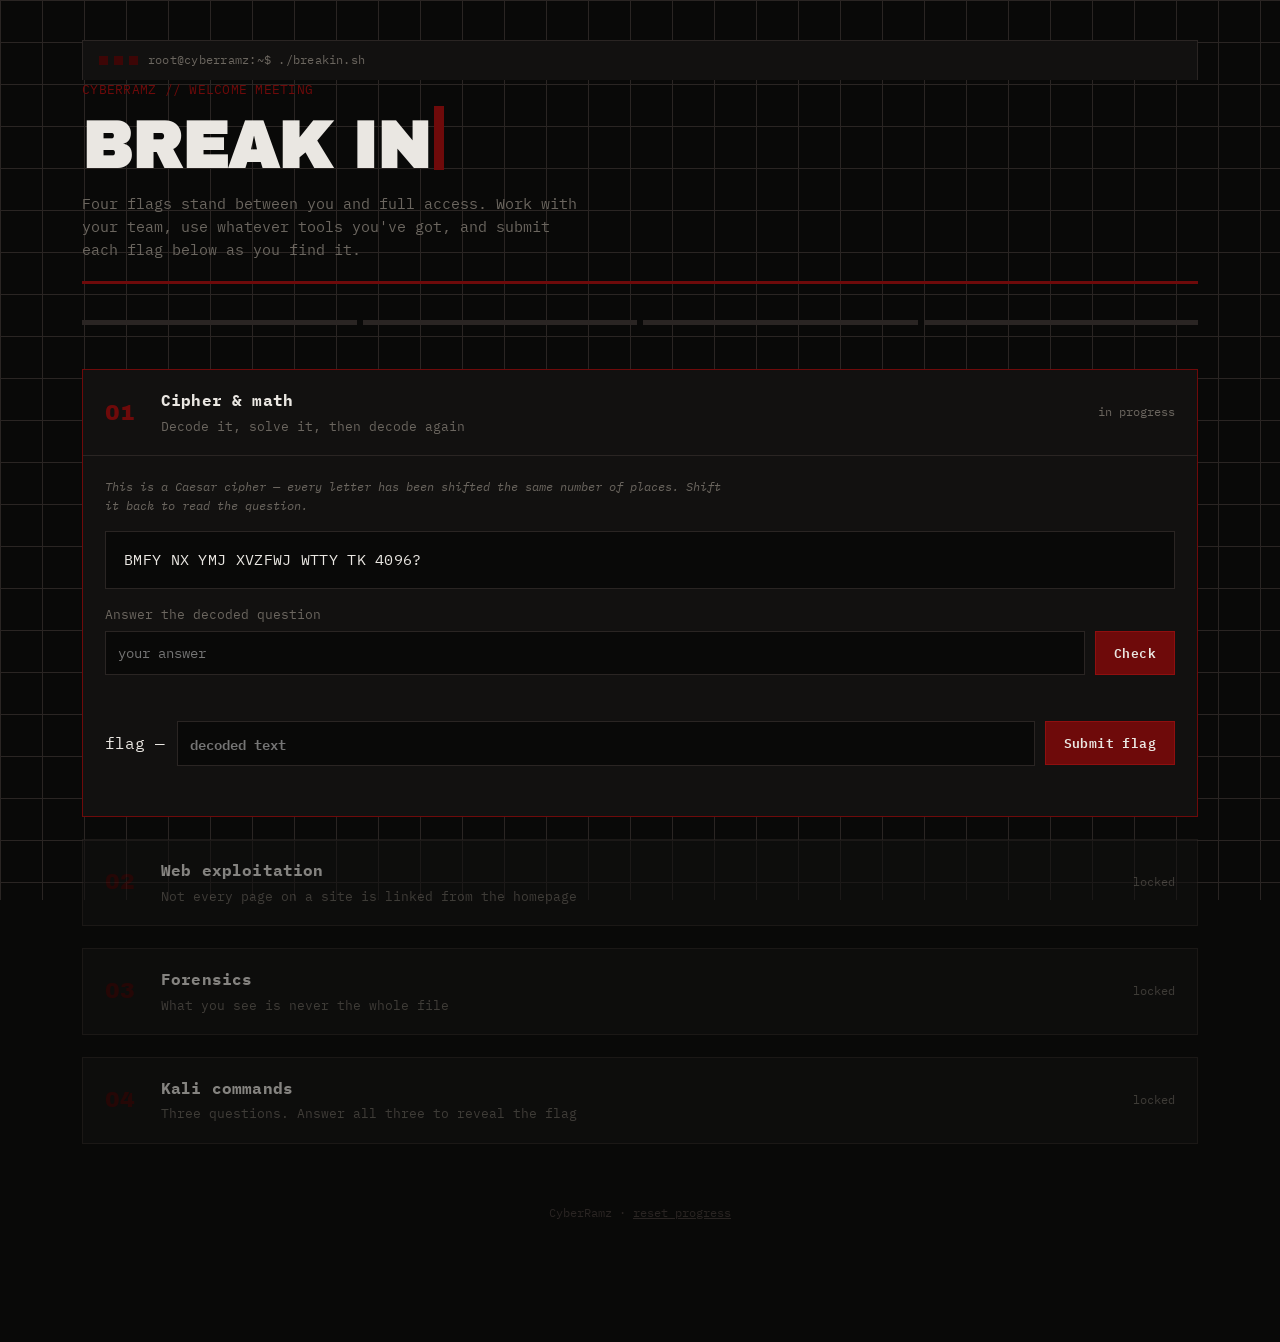
==== index.html @ ebe4fda2 "Add files via upload" ====
<!DOCTYPE html>
<html lang="en">
<head>
<meta charset="UTF-8">
<meta name="viewport" content="width=device-width, initial-scale=1">
<title>CyberRamz — First Break-In</title>
<link rel="stylesheet" href="style.css">
<!-- staging note: don't forget to pull the /secret page before this goes public -->
</head>
<body>

<div class="wrap">

  <div class="term-bar">
    <div class="dots"><span></span><span></span><span></span></div>
    <div class="path">root@cyberramz:~$ ./breakin.sh</div>
  </div>

  <header class="masthead">
    <p class="kicker">CYBERRAMZ // WELCOME MEETING</p>
    <h1>BREAK IN<span class="cursor"></span></h1>
    <p class="sub">Four flags stand between you and full access. Work with your team, use whatever tools you've got, and submit each flag below as you find it.</p>
  </header>

  <div class="progress">
    <div class="seg"></div>
    <div class="seg"></div>
    <div class="seg"></div>
    <div class="seg"></div>
  </div>

  <!-- STAGE 1 -->
  <section class="stage" id="stage1">
    <div class="stage-head">
      <div class="stage-num">01</div>
      <div class="stage-title">
        <h2>Cipher &amp; math</h2>
        <p>Decode it, solve it, then decode again</p>
      </div>
      <div class="stage-status">in progress</div>
    </div>
    <div class="stage-body">
      <p class="hint">This is a Caesar cipher — every letter has been shifted the same number of places. Shift it back to read the question.</p>
      <div class="mono-block">BMFY NX YMJ XVZFWJ WTTY TK 4096?</div>

      <div class="q">
        <label for="step1a-input">Answer the decoded question</label>
        <div class="field-row">
          <input type="text" id="step1a-input" placeholder="your answer" autocomplete="off">
          <button id="step1a-submit" type="button">Check</button>
        </div>
        <div class="feedback" id="step1a-feedback"></div>
      </div>

      <div id="step1b-block" class="explainer">
        <p style="margin:0"><strong>Correct — 64.</strong> Now decode this Base64 string — search "base64 decoder online" or type <code>base64 -d</code> in Kali:</p>
        <div class="mono-block" style="margin-top:10px;margin-bottom:0">ZW5jcnlwdGlvbi1pcy1jb29sIQ==</div>
      </div>

      <div class="flag-row">
        <label for="flag1-input" style="margin-right:2px">flag —</label>
        <input type="text" id="flag1-input" placeholder="decoded text" autocomplete="off">
        <button id="flag1-submit" type="button">Submit flag</button>
      </div>
      <div class="feedback" id="flag1-feedback"></div>
    </div>
  </section>

  <!-- STAGE 2 -->
  <section class="stage" id="stage2">
    <div class="stage-head">
      <div class="stage-num">02</div>
      <div class="stage-title">
        <h2>Web exploitation</h2>
        <p>Not every page on a site is linked from the homepage</p>
      </div>
      <div class="stage-status">locked</div>
    </div>
    <div class="stage-body">
      <p class="hint">Not every page gets linked from the homepage. Sometimes the clue is sitting in the code nobody reads.</p>

      <div class="flag-row">
        <label for="flag2-input" style="margin-right:2px">flag —</label>
        <input type="text" id="flag2-input" placeholder="flag text" autocomplete="off">
        <button id="flag2-submit" type="button">Submit flag</button>
      </div>
      <div class="feedback" id="flag2-feedback"></div>
    </div>
  </section>

  <!-- STAGE 3 -->
  <section class="stage" id="stage3">
    <div class="stage-head">
      <div class="stage-num">03</div>
      <div class="stage-title">
        <h2>Forensics</h2>
        <p>What you see is never the whole file</p>
      </div>
      <div class="stage-status">locked</div>
    </div>
    <div class="stage-body">
      <p class="hint">An image file holds more bytes than what your viewer shows you.</p>

      <div class="stego-frame">
        <img src="assets/stego.png" alt="A padlock graphic on a dark background, labeled ACCESS RESTRICTED">
        <p class="cap"><a href="assets/stego.png" download>Download the full image</a> and open it in a text editor, or run <code>strings stego.png</code> in Kali.</p>
      </div>

      <div class="flag-row">
        <label for="flag3-input" style="margin-right:2px">flag —</label>
        <input type="text" id="flag3-input" placeholder="flag text" autocomplete="off">
        <button id="flag3-submit" type="button">Submit flag</button>
      </div>
      <div class="feedback" id="flag3-feedback"></div>
    </div>
  </section>

  <!-- STAGE 4 -->
  <section class="stage" id="stage4">
    <div class="stage-head">
      <div class="stage-num">04</div>
      <div class="stage-title">
        <h2>Kali commands</h2>
        <p>Three questions. Answer all three to reveal the flag</p>
      </div>
      <div class="stage-status">locked</div>
    </div>
    <div class="stage-body">

      <div class="kali-q" id="kali1-row">
        <div class="q">
          <label for="kali1-input">What command shows all currently open network ports?</label>
          <div class="field-row">
            <input type="text" id="kali1-input" placeholder="command" autocomplete="off">
            <button id="kali1-submit" type="button">Check</button>
          </div>
          <div class="feedback" id="kali1-feedback"></div>
        </div>
      </div>

      <div class="kali-q" id="kali2-row">
        <div class="q">
          <label for="kali2-input">What command tells you your current username?</label>
          <div class="field-row">
            <input type="text" id="kali2-input" placeholder="command" autocomplete="off">
            <button id="kali2-submit" type="button">Check</button>
          </div>
          <div class="feedback" id="kali2-feedback"></div>
        </div>
      </div>

      <div class="kali-q" id="kali3-row">
        <div class="q">
          <label for="kali3-input">What command lets you view hidden files in a directory?</label>
          <div class="field-row">
            <input type="text" id="kali3-input" placeholder="command" autocomplete="off">
            <button id="kali3-submit" type="button">Check</button>
          </div>
          <div class="feedback" id="kali3-feedback"></div>
        </div>
      </div>

      <div class="reveal-flag" id="kali-flag-reveal">
        <p class="hint" style="margin-bottom:8px">All three correct — here's your flag, right in plain sight:</p>
        <div class="mono-block">kali-linux-is-4-hackers</div>
        <div class="flag-row">
          <label for="flag4-input" style="margin-right:2px">flag —</label>
          <input type="text" id="flag4-input" placeholder="paste it in" autocomplete="off">
          <button id="flag4-submit" type="button">Submit flag</button>
        </div>
        <div class="feedback" id="flag4-feedback"></div>
      </div>
    </div>
  </section>

  <div id="finale">
    <h2>ACCESS GRANTED</h2>
    <p>You've broken in. All four flags captured — nice work. This is the same kind of thinking that shows up in real security jobs: notice what's odd, check what others skip, and keep pulling the thread.</p>
  </div>

  <footer>
    CyberRamz &middot; <a href="#" id="reset-link" style="color:inherit">reset progress</a>
  </footer>

</div>

<script src="script.js"></script>
</body>
</html>
---- style.css ----
@import url('https://fonts.googleapis.com/css2?family=IBM+Plex+Mono:wght@400;500;600;700&family=Archivo+Black&display=swap');

:root {
  --black: #090908;
  --panel: #121110;
  --panel-line: #2a2523;
  --red: #6e0a0a;
  --red-bright: #8f0f0f;
  --red-deep: #3d0606;
  --white: #eae7e2;
  --grey: #6b665f;
  --mono: 'IBM Plex Mono', ui-monospace, SFMono-Regular, Menlo, Consolas, monospace;
  --display: 'Archivo Black', Impact, 'Arial Black', sans-serif;
}

* { box-sizing: border-box; }

html {
  scroll-behavior: smooth;
}

body {
  margin: 0;
  background: var(--black);
  background-image:
    linear-gradient(var(--panel-line) 1px, transparent 1px),
    linear-gradient(90deg, var(--panel-line) 1px, transparent 1px);
  background-size: 42px 42px;
  background-attachment: fixed;
  color: var(--white);
  font-family: var(--mono);
  line-height: 1.55;
  -webkit-font-smoothing: antialiased;
}

::selection { background: var(--red); color: var(--white); }

a { color: var(--white); }

.wrap {
  max-width: 1180px;
  margin: 0 auto;
  padding: 40px 32px 120px;
}

/* ---------- terminal bar ---------- */

.term-bar {
  display: flex;
  align-items: center;
  gap: 10px;
  padding: 10px 16px;
  background: var(--panel);
  border: 1px solid var(--panel-line);
  border-bottom: none;
  font-size: 12px;
  color: var(--grey);
}

.term-bar .dots {
  display: flex;
  gap: 6px;
}

.term-bar .dots span {
  width: 9px;
  height: 9px;
  background: var(--red-deep);
}

.term-bar .path {
  letter-spacing: 0.02em;
}

/* ---------- header ---------- */

.masthead {
  border-bottom: 3px solid var(--red);
  padding-bottom: 20px;
  margin-bottom: 36px;
}

.masthead .kicker {
  color: var(--red);
  font-size: 13px;
  letter-spacing: 0.02em;
  margin: 0 0 6px;
}

.masthead h1 {
  font-family: var(--display);
  font-size: clamp(38px, 8vw, 64px);
  margin: 0;
  line-height: 0.95;
  color: var(--white);
}

.masthead .sub {
  color: var(--grey);
  max-width: 56ch;
  margin: 14px 0 0;
  font-size: 15px;
}

.cursor {
  display: inline-block;
  width: 10px;
  height: 1em;
  background: var(--red);
  margin-left: 4px;
  vertical-align: -2px;
  animation: blink 1s steps(1) infinite;
}

@keyframes blink {
  50% { opacity: 0; }
}

/* ---------- progress rail ---------- */

.progress {
  display: flex;
  gap: 6px;
  margin: 28px 0 44px;
}

.progress .seg {
  flex: 1;
  height: 5px;
  background: var(--panel-line);
}

.progress .seg.done { background: var(--red); }

/* ---------- stage ---------- */

.stage {
  border: 1px solid var(--panel-line);
  background: var(--panel);
  margin-bottom: 22px;
  transition: border-color 0.2s ease;
}

.stage.active { border-color: var(--red); }
.stage.done { border-color: var(--panel-line); }

.stage-head {
  display: flex;
  align-items: center;
  gap: 16px;
  padding: 18px 22px;
}

.stage-num {
  font-family: var(--display);
  font-size: 22px;
  color: var(--red-deep);
  min-width: 40px;
}

.stage.active .stage-num,
.stage.done .stage-num { color: var(--red); }

.stage-title {
  flex: 1;
}

.stage-title h2 {
  margin: 0;
  font-size: 16px;
  letter-spacing: 0.01em;
  color: var(--white);
}

.stage-title p {
  margin: 4px 0 0;
  color: var(--grey);
  font-size: 13px;
}

.stage-status {
  font-size: 12px;
  color: var(--grey);
  white-space: nowrap;
}

.stage.done .stage-status { color: var(--red); }

.stage-body {
  border-top: 1px solid var(--panel-line);
  padding: 22px;
  display: none;
}

.stage.active .stage-body,
.stage.done .stage-body { display: block; }

.stage.locked .stage-body { display: none; }

.stage.locked { opacity: 0.55; }

/* ---------- content blocks ---------- */

.mono-block {
  background: var(--black);
  border: 1px solid var(--panel-line);
  padding: 16px 18px;
  font-size: 15px;
  color: var(--white);
  letter-spacing: 0.02em;
  margin: 0 0 16px;
  overflow-x: auto;
  white-space: pre-wrap;
  word-break: break-word;
}

.hint {
  color: var(--grey);
  font-size: 12px;
  margin: 0 0 16px;
  font-style: italic;
  max-width: 620px;
}

.q {
  margin-bottom: 18px;
}

.q label {
  display: block;
  font-size: 13px;
  color: var(--grey);
  margin-bottom: 6px;
}

.field-row {
  display: flex;
  gap: 10px;
  flex-wrap: wrap;
}

input[type="text"] {
  background: var(--black);
  border: 1px solid var(--panel-line);
  color: var(--white);
  font-family: var(--mono);
  font-size: 14px;
  padding: 10px 12px;
  flex: 1;
  min-width: 160px;
}

input[type="text"]:focus {
  outline: none;
  border-color: var(--red);
}

button {
  background: var(--red);
  border: 1px solid var(--red-bright);
  color: var(--white);
  font-family: var(--mono);
  font-weight: 600;
  font-size: 13px;
  letter-spacing: 0.03em;
  padding: 10px 18px;
  cursor: pointer;
}

button:hover { background: var(--red-bright); }

button:focus-visible,
input:focus-visible {
  outline: 2px solid var(--white);
  outline-offset: 2px;
}

.feedback {
  margin-top: 10px;
  font-size: 13px;
  min-height: 18px;
}

.feedback.ok { color: var(--red-bright); }
.feedback.err { color: var(--grey); }

.explainer {
  margin-top: 14px;
  padding: 10px 14px;
  border-left: 2px solid var(--red);
  background: rgba(110, 10, 10, 0.08);
  font-size: 12px;
  color: var(--grey);
  display: none;
}

.explainer strong { color: var(--white); }

.explainer.show { display: block; }

/* flag submission */

.flag-row {
  display: flex;
  align-items: center;
  gap: 10px;
  margin-top: 16px;
  flex-wrap: wrap;
}

.flag-row input[type="text"] {
  min-width: 240px;
  color: var(--red-bright);
  font-weight: 600;
}

.stego-frame {
  margin-bottom: 16px;
}

.stego-frame img {
  max-width: 100%;
  display: block;
  border: 1px solid var(--panel-line);
}

.stego-frame .cap {
  font-size: 12px;
  color: var(--grey);
  margin-top: 8px;
}

.stego-frame a {
  color: var(--red);
  text-decoration: none;
}

.stego-frame a:hover { text-decoration: underline; }

.kali-q {
  border-top: 1px dashed var(--panel-line);
  padding-top: 14px;
  margin-top: 14px;
}

.kali-q:first-of-type {
  border-top: none;
  padding-top: 0;
  margin-top: 0;
}

.reveal-flag {
  display: none;
  margin-top: 20px;
}

.reveal-flag.show { display: block; }

/* ---------- finale ---------- */

#finale {
  display: none;
  text-align: center;
  border: 1px solid var(--red);
  padding: 60px 24px;
  margin-top: 10px;
}

#finale.show { display: block; }

#finale h2 {
  font-family: var(--display);
  font-size: clamp(28px, 6vw, 46px);
  margin: 0 0 12px;
  color: var(--white);
}

#finale p {
  color: var(--grey);
  max-width: 46ch;
  margin: 0 auto;
  font-size: 14px;
}

footer {
  margin-top: 60px;
  color: var(--panel-line);
  font-size: 12px;
  text-align: center;
}

@media (prefers-reduced-motion: reduce) {
  .cursor { animation: none; opacity: 1; }
}
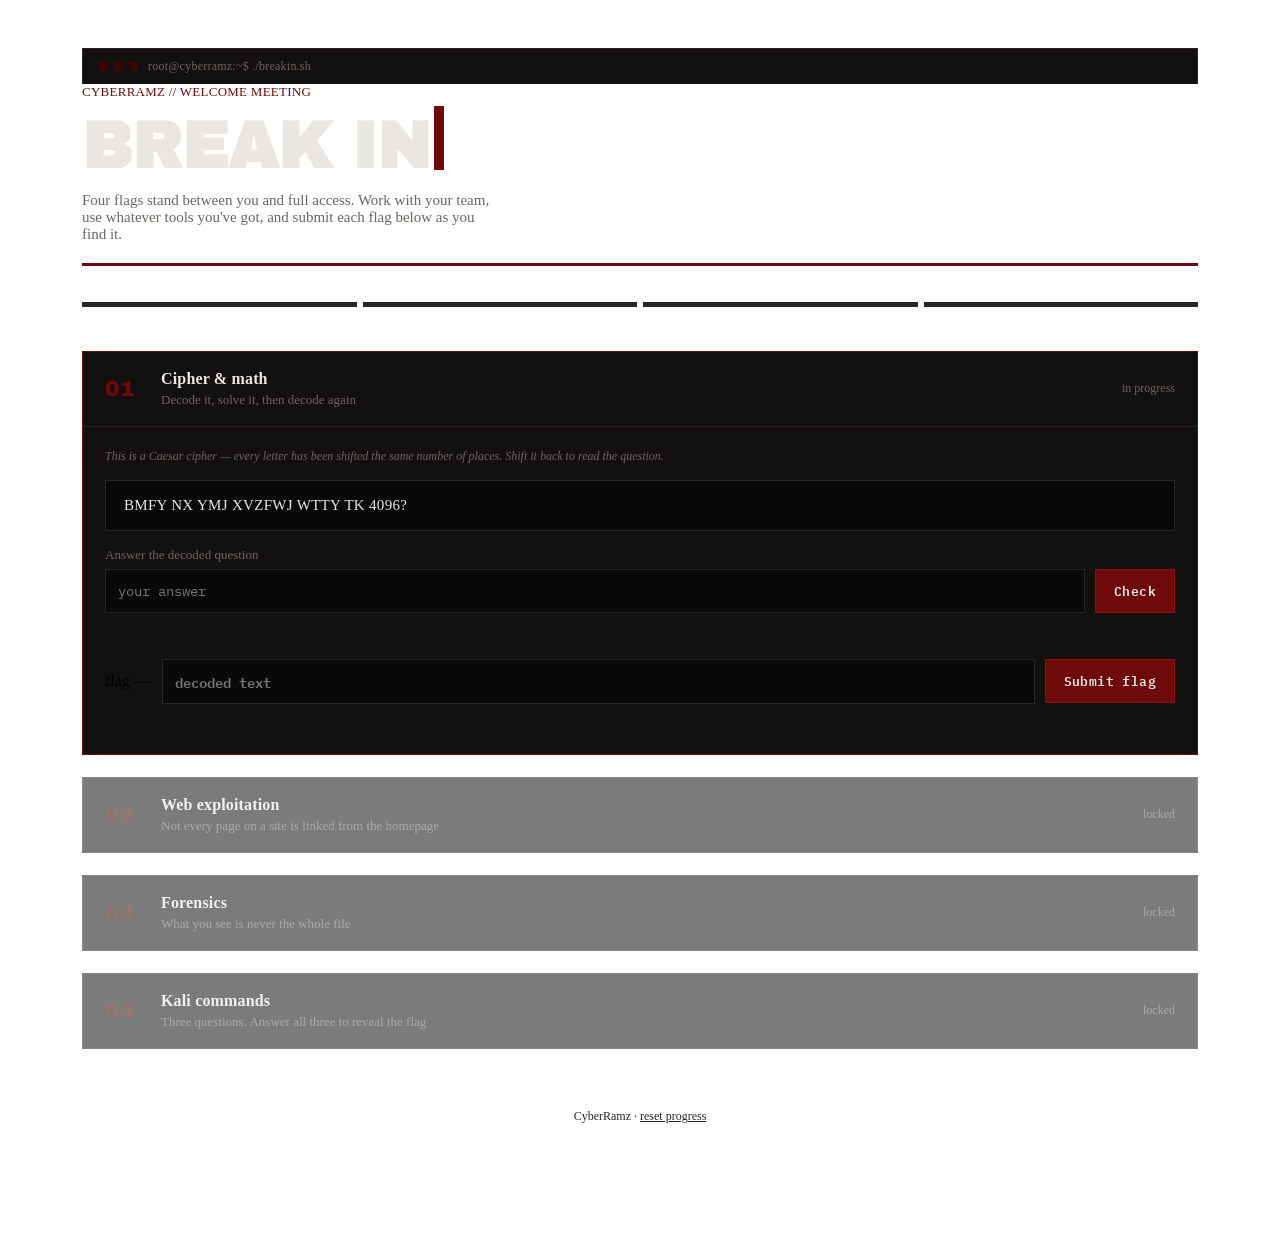
==== commit 6af7a933: "Update finale message in index.html" ====
--- a/index.html
+++ b/index.html
@@ -5,7 +5,7 @@
 <meta name="viewport" content="width=device-width, initial-scale=1">
 <title>CyberRamz — First Break-In</title>
 <link rel="stylesheet" href="style.css">
-<!-- staging note: don't forget to pull the /secret page before this goes public -->
+<!-- admin note: remove the /secret page before anyone finds it!! -->
 </head>
 <body>
 
@@ -129,7 +129,7 @@
 
       <div class="kali-q" id="kali1-row">
         <div class="q">
-          <label for="kali1-input">What command shows all currently open network ports?</label>
+          <label for="kali1-input">What kali command finds which devices or computers are active and online on a network?</label>
           <div class="field-row">
             <input type="text" id="kali1-input" placeholder="command" autocomplete="off">
             <button id="kali1-submit" type="button">Check</button>
@@ -175,7 +175,7 @@
 
   <div id="finale">
     <h2>ACCESS GRANTED</h2>
-    <p>You've broken in. All four flags captured — nice work. This is the same kind of thinking that shows up in real security jobs: notice what's odd, check what others skip, and keep pulling the thread.</p>
+    <p>All four flags captured. You're in, hacker!</p>
   </div>
 
   <footer>
--- a/style.css
+++ b/style.css
@@ -20,13 +20,9 @@
 }
 
 body {
+ body {
   margin: 0;
   background: var(--black);
-  background-image:
-    linear-gradient(var(--panel-line) 1px, transparent 1px),
-    linear-gradient(90deg, var(--panel-line) 1px, transparent 1px);
-  background-size: 42px 42px;
-  background-attachment: fixed;
   color: var(--white);
   font-family: var(--mono);
   line-height: 1.55;
@@ -362,8 +358,10 @@
   display: none;
   text-align: center;
   border: 1px solid var(--red);
-  padding: 60px 24px;
+  background: var(--panel);
+  padding: 70px 24px;
   margin-top: 10px;
+  box-shadow: 0 0 0 1px var(--black) inset;
 }
 
 #finale.show { display: block; }
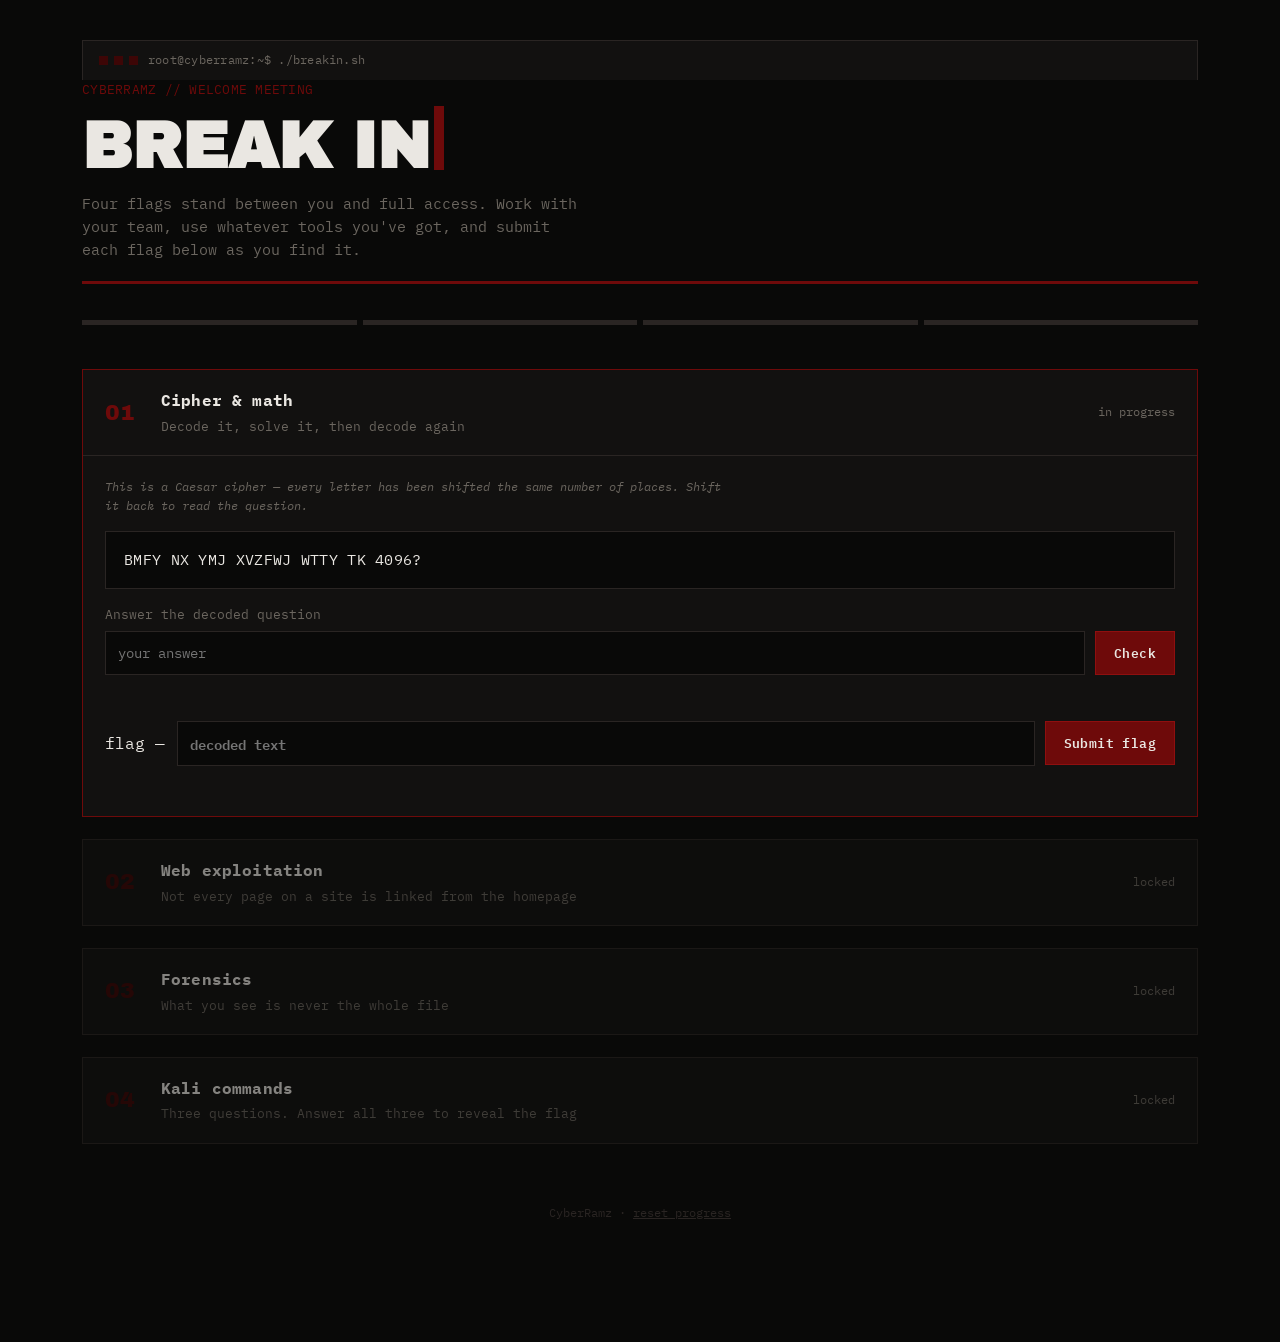
==== commit 199bcd06: "Add files via upload" ====
--- a/index.html
+++ b/index.html
@@ -5,7 +5,7 @@
 <meta name="viewport" content="width=device-width, initial-scale=1">
 <title>CyberRamz — First Break-In</title>
 <link rel="stylesheet" href="style.css">
-<!-- admin note: remove the /secret page before anyone finds it!! -->
+<!-- staging note: don't forget to pull the /secret page before this goes public -->
 </head>
 <body>
 
@@ -175,7 +175,7 @@
 
   <div id="finale">
     <h2>ACCESS GRANTED</h2>
-    <p>All four flags captured. You're in, hacker!</p>
+    <p>All four flags captured. You're in.</p>
   </div>
 
   <footer>
--- a/style.css
+++ b/style.css
@@ -20,7 +20,6 @@
 }
 
 body {
- body {
   margin: 0;
   background: var(--black);
   color: var(--white);
@@ -361,7 +360,6 @@
   background: var(--panel);
   padding: 70px 24px;
   margin-top: 10px;
-  box-shadow: 0 0 0 1px var(--black) inset;
 }
 
 #finale.show { display: block; }
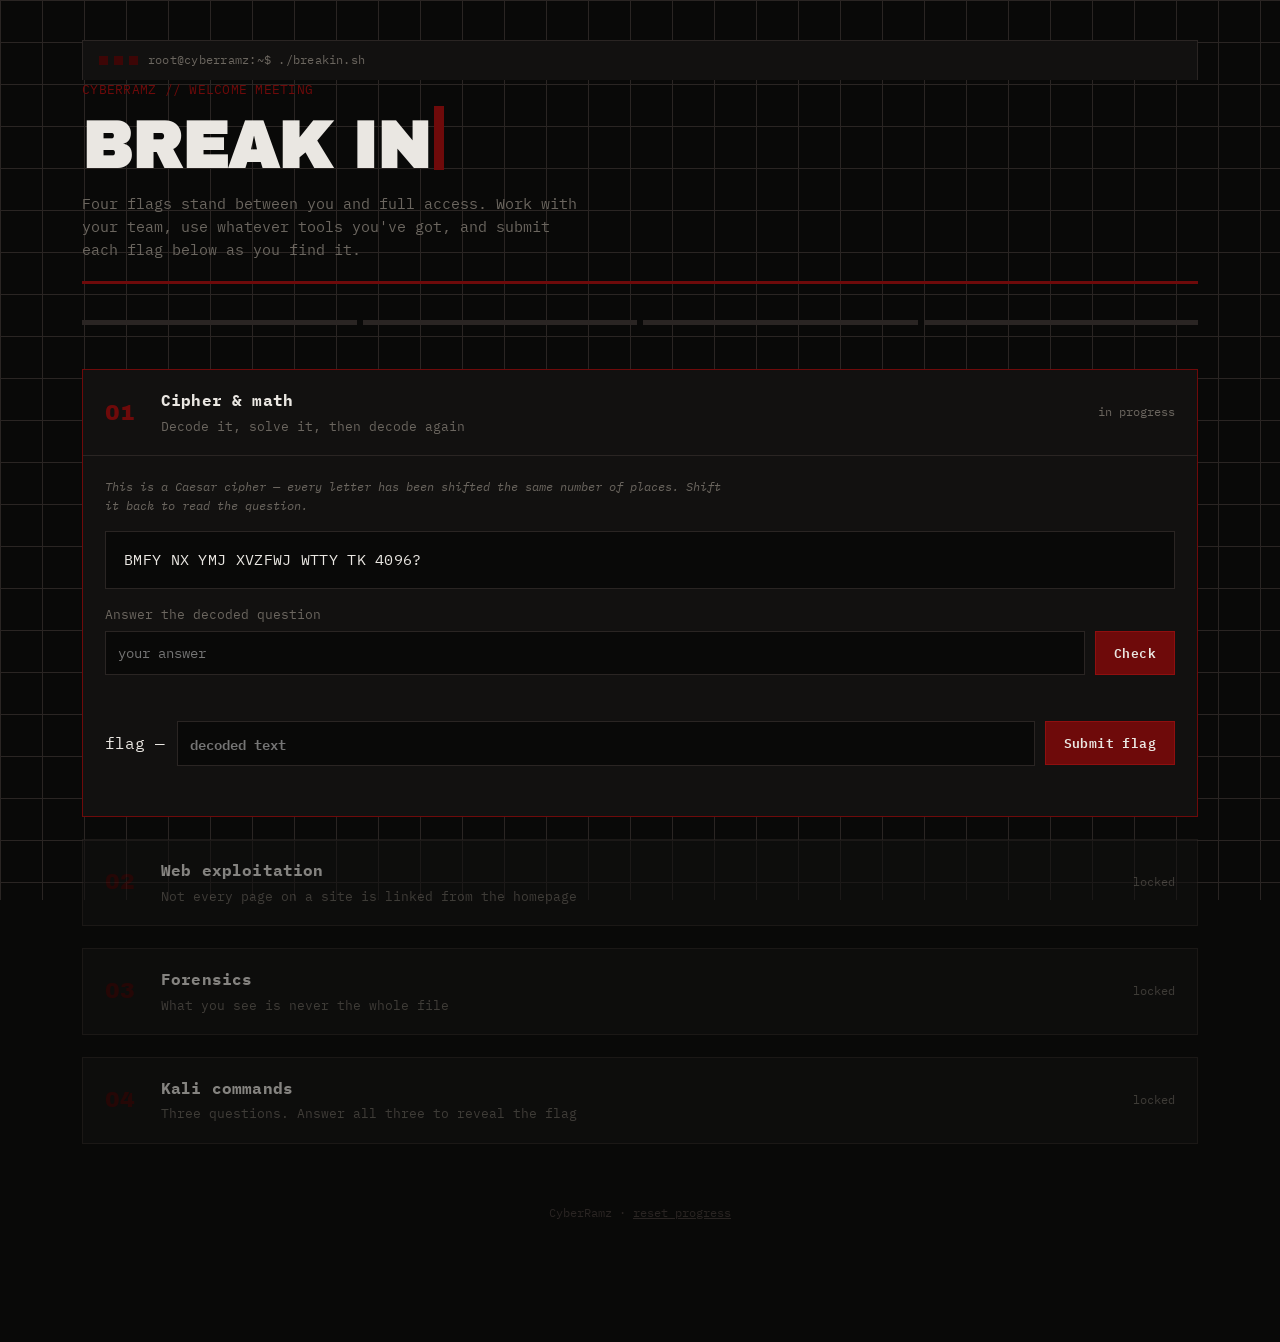
==== commit 469adaa8: "Add files via upload" ====
--- a/index.html
+++ b/index.html
@@ -129,7 +129,7 @@
 
       <div class="kali-q" id="kali1-row">
         <div class="q">
-          <label for="kali1-input">What kali command finds which devices or computers are active and online on a network?</label>
+          <label for="kali1-input">What command shows all currently open network ports?</label>
           <div class="field-row">
             <input type="text" id="kali1-input" placeholder="command" autocomplete="off">
             <button id="kali1-submit" type="button">Check</button>
@@ -175,7 +175,7 @@
 
   <div id="finale">
     <h2>ACCESS GRANTED</h2>
-    <p>All four flags captured. You're in.</p>
+    <p>You've broken in. All four flags captured — nice work. This is the same kind of thinking that shows up in real security jobs: notice what's odd, check what others skip, and keep pulling the thread.</p>
   </div>
 
   <footer>
--- a/style.css
+++ b/style.css
@@ -22,6 +22,11 @@
 body {
   margin: 0;
   background: var(--black);
+  background-image:
+    linear-gradient(var(--panel-line) 1px, transparent 1px),
+    linear-gradient(90deg, var(--panel-line) 1px, transparent 1px);
+  background-size: 42px 42px;
+  background-attachment: fixed;
   color: var(--white);
   font-family: var(--mono);
   line-height: 1.55;
@@ -357,8 +362,7 @@
   display: none;
   text-align: center;
   border: 1px solid var(--red);
-  background: var(--panel);
-  padding: 70px 24px;
+  padding: 60px 24px;
   margin-top: 10px;
 }
 
